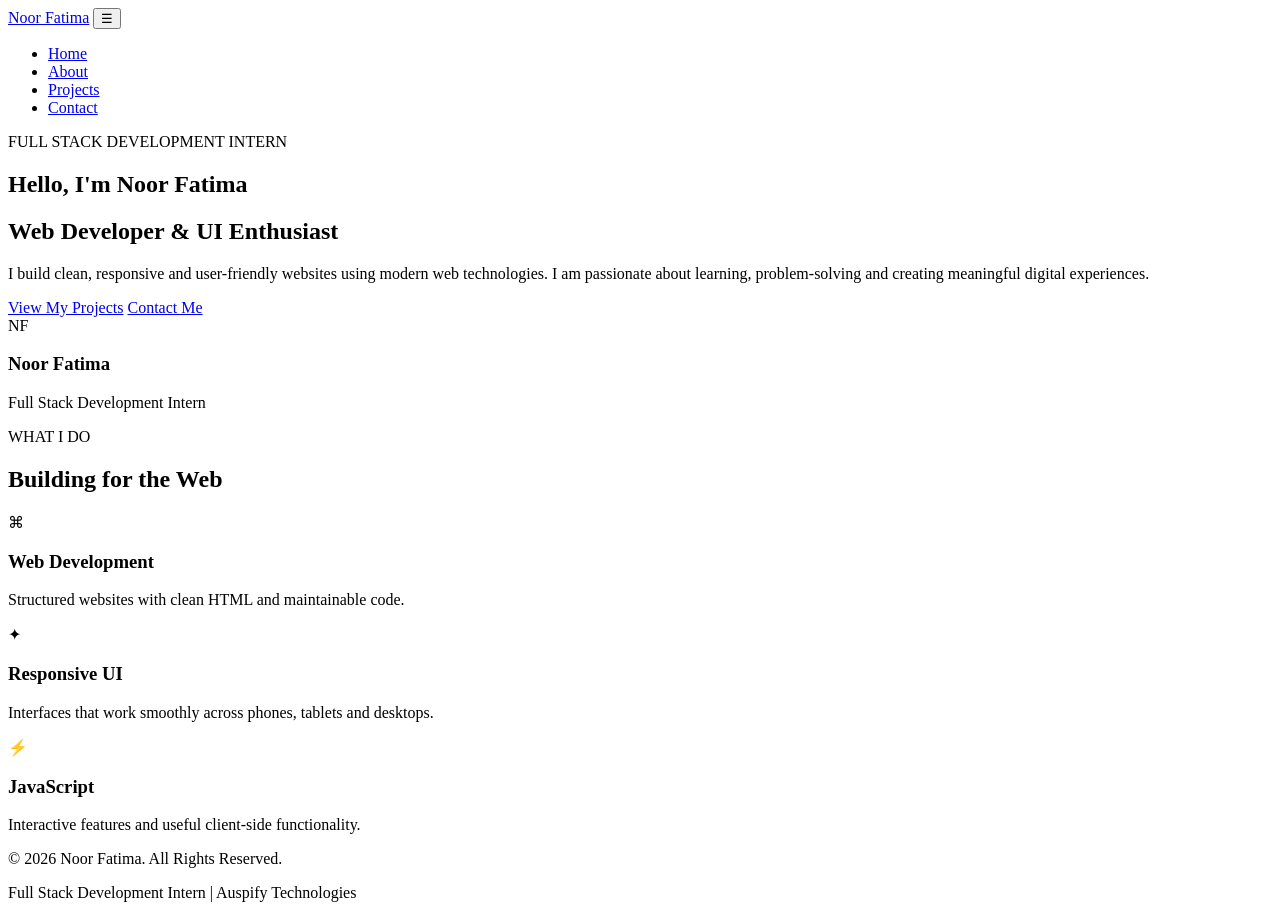
==== index.html @ 8fc9ce42 "Add files via upload" ====
<!DOCTYPE html>
<html lang="en">
<head>
  <meta charset="UTF-8">
  <meta name="viewport" content="width=device-width, initial-scale=1.0">
  <meta name="description" content="Noor Fatima - Full Stack Development Intern Portfolio">
  <title>Noor Fatima | Home</title>
  <link rel="stylesheet" href="css/style.css">
</head>
<body>
<header>
  <nav class="navbar">
    <a class="logo" href="index.html">Noor Fatima<span></span></a>
    <button class="menu-toggle" aria-label="Open navigation">☰</button>
    <ul class="nav-links">
      <li><a class="active" href="index.html">Home</a></li>
      <li><a href="about.html">About</a></li>
      <li><a href="projects.html">Projects</a></li>
      <li><a href="contact.html">Contact</a></li>
    </ul>
  </nav>
</header>

<main>
  <section class="hero">
    <div class="hero-content">
      <p class="eyebrow">FULL STACK DEVELOPMENT INTERN</p>
      <h1>Hello, I'm <span>Noor Fatima</span></h1>
      <h2>Web Developer & UI Enthusiast</h2>
      <p class="hero-text">I build clean, responsive and user-friendly websites using modern web technologies. I am passionate about learning, problem-solving and creating meaningful digital experiences.</p>
      <div class="hero-buttons">
        <a class="btn" href="projects.html">View My Projects</a>
        <a class="btn btn-outline" href="contact.html">Contact Me</a>
      </div>
    </div>
    <div class="profile-card">
      <div class="initials">NF</div>
      <h3>Noor Fatima</h3>
      <p>Full Stack Development Intern</p>
    </div>
  </section>

  <section class="section">
    <div class="section-heading">
      <p class="eyebrow">WHAT I DO</p>
      <h2>Building for the Web</h2>
    </div>
    <div class="feature-grid">
      <article class="card"><div class="icon">⌘</div><h3>Web Development</h3><p>Structured websites with clean HTML and maintainable code.</p></article>
      <article class="card"><div class="icon">✦</div><h3>Responsive UI</h3><p>Interfaces that work smoothly across phones, tablets and desktops.</p></article>
      <article class="card"><div class="icon">⚡</div><h3>JavaScript</h3><p>Interactive features and useful client-side functionality.</p></article>
    </div>
  </section>
</main>

<footer>
  <p>© 2026 Noor Fatima. All Rights Reserved.</p>
  <p>Full Stack Development Intern | Auspify Technologies</p>
</footer>
<script src="js/script.js"></script>
</body>
</html>
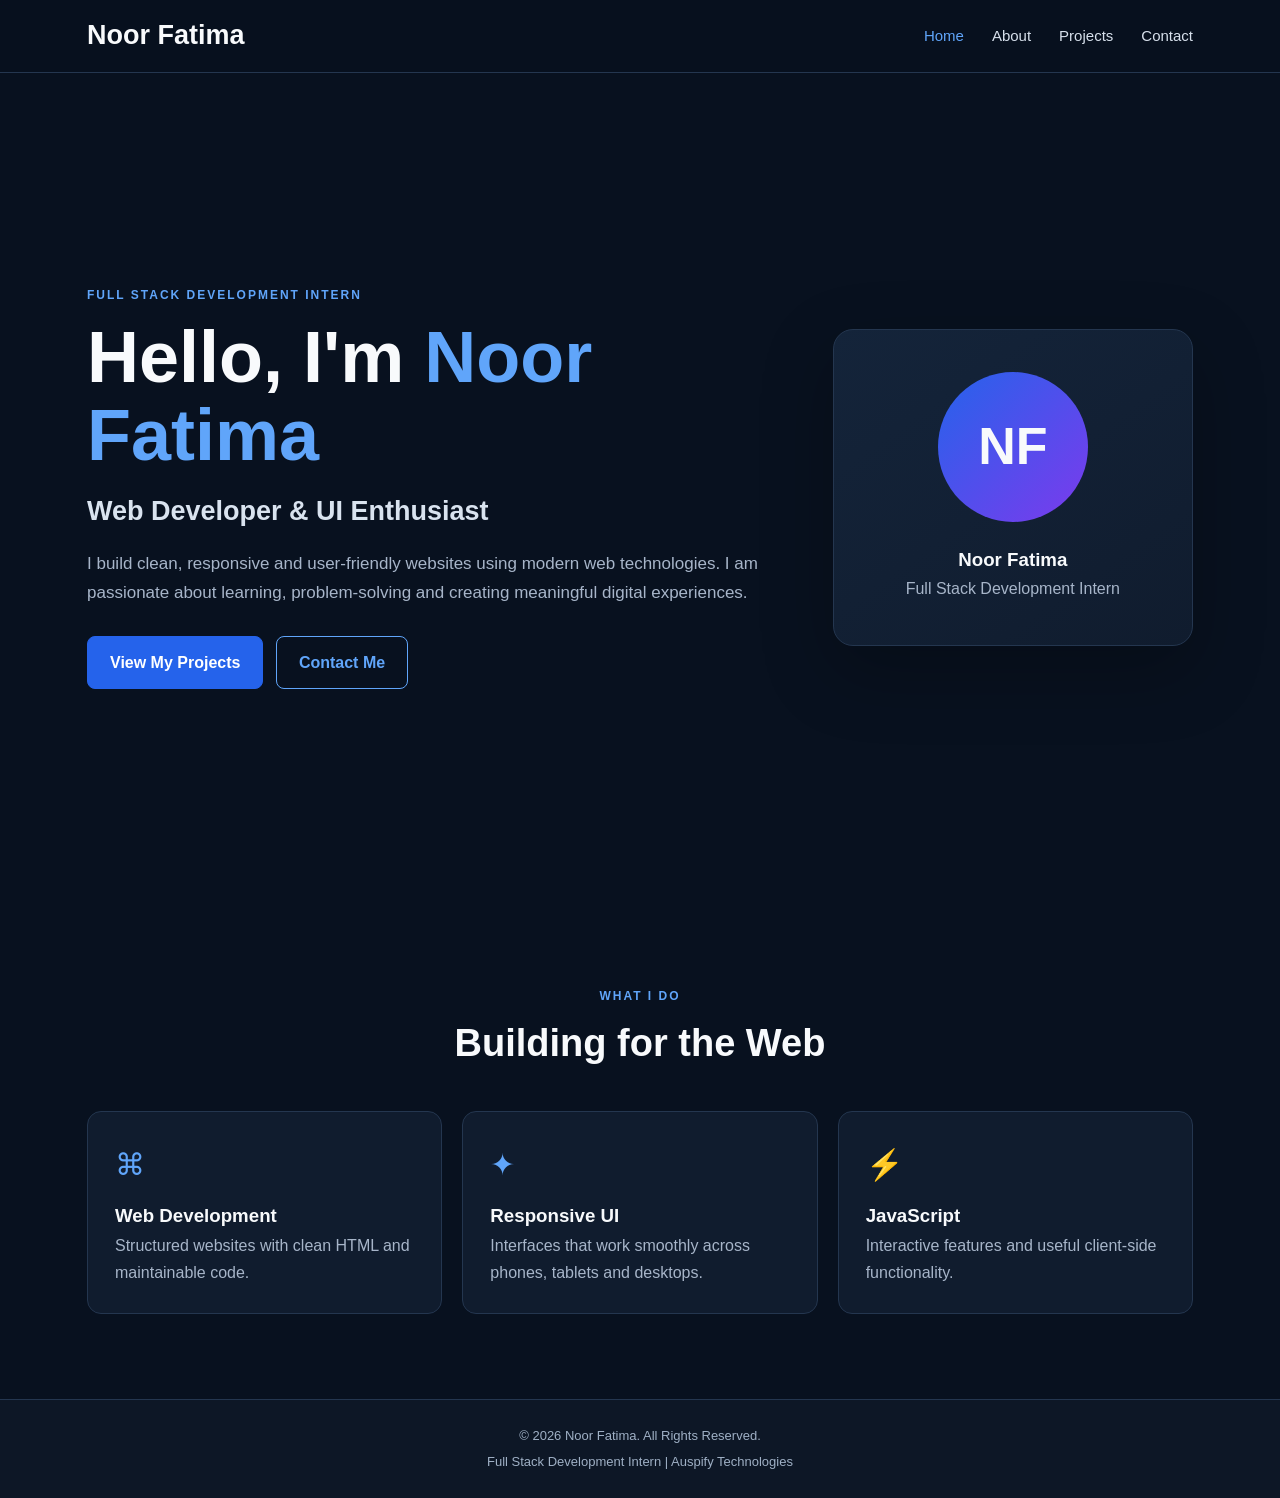
==== commit 4ec8482b: "Update stylesheet and script file paths in index.html" ====
--- a/index.html
+++ b/index.html
@@ -5,7 +5,7 @@
   <meta name="viewport" content="width=device-width, initial-scale=1.0">
   <meta name="description" content="Noor Fatima - Full Stack Development Intern Portfolio">
   <title>Noor Fatima | Home</title>
-  <link rel="stylesheet" href="css/style.css">
+  <link rel="stylesheet" href="style.css">
 </head>
 <body>
 <header>
@@ -57,6 +57,6 @@
   <p>© 2026 Noor Fatima. All Rights Reserved.</p>
   <p>Full Stack Development Intern | Auspify Technologies</p>
 </footer>
-<script src="js/script.js"></script>
+<script src="script.js"></script>
 </body>
 </html>
--- a/style.css
+++ b/style.css
@@ -0,0 +1,26 @@
+*{margin:0;padding:0;box-sizing:border-box}
+:root{--bg:#08111f;--surface:#101c2e;--surface2:#14243a;--text:#f8fafc;--muted:#a7b5c9;--primary:#60a5fa;--primary2:#2563eb;--border:#24364f}
+html{scroll-behavior:smooth}
+body{font-family:Inter,Arial,sans-serif;background:var(--bg);color:var(--text);line-height:1.7}
+a{color:inherit}
+.navbar{max-width:1150px;margin:auto;min-height:72px;padding:0 22px;display:flex;align-items:center;justify-content:space-between}
+header{position:sticky;top:0;z-index:100;background:rgba(8,17,31,.95);border-bottom:1px solid var(--border);backdrop-filter:blur(10px)}
+.logo{font-size:27px;font-weight:800;text-decoration:none}.logo span,.hero h1 span,.page-header h1 span{color:var(--primary)}
+.nav-links{display:flex;list-style:none;gap:28px}.nav-links a{text-decoration:none;color:#d7e0ec;font-size:15px}.nav-links a:hover,.nav-links a.active{color:var(--primary)}
+.menu-toggle{display:none;background:none;border:0;color:white;font-size:25px;cursor:pointer}
+.hero{max-width:1150px;min-height:calc(100vh - 72px);margin:auto;padding:80px 22px;display:grid;grid-template-columns:1.5fr .8fr;align-items:center;gap:70px}
+.eyebrow{color:var(--primary);font-weight:800;letter-spacing:2px;font-size:12px}
+.hero h1{font-size:clamp(44px,7vw,72px);line-height:1.08;margin:14px 0}.hero h2{font-size:27px;color:#d9e3ef;margin-bottom:16px}.hero-text{max-width:680px;color:var(--muted);font-size:17px}
+.hero-buttons{margin-top:28px}.btn{display:inline-block;border:1px solid var(--primary2);background:var(--primary2);color:#fff;text-decoration:none;padding:12px 22px;border-radius:8px;font-weight:700;cursor:pointer}.btn:hover{background:#1d4ed8}.btn-outline{background:transparent;color:var(--primary);border-color:var(--primary);margin-left:8px}
+.profile-card{background:linear-gradient(145deg,var(--surface2),var(--surface));border:1px solid var(--border);border-radius:20px;padding:42px 25px;text-align:center;box-shadow:0 25px 70px rgba(0,0,0,.25)}.initials{width:150px;height:150px;margin:0 auto 22px;border-radius:50%;display:grid;place-items:center;background:linear-gradient(135deg,#2563eb,#7c3aed);font-size:52px;font-weight:800}.profile-card p,.card p,.about-card p,.project-card p,.page-header p,.contact-info p{color:var(--muted)}
+.section{max-width:1150px;margin:auto;padding:85px 22px}.section-heading{text-align:center;margin-bottom:35px}.section-heading h2{font-size:38px;margin-top:5px}
+.feature-grid,.skills-grid,.project-grid{display:grid;grid-template-columns:repeat(3,1fr);gap:20px}.card,.about-card,.skill,.project-card,.contact-info,.contact-form{background:var(--surface);border:1px solid var(--border);border-radius:14px;padding:27px}.card{transition:.25s}.card:hover,.project-card:hover{transform:translateY(-5px);border-color:#3d6b9f}.icon{font-size:30px;color:var(--primary);margin-bottom:10px}
+.page-header{text-align:center;padding:80px 22px 30px}.page-header h1{font-size:52px;margin:8px 0}.page-header p{max-width:650px;margin:auto}
+.about-layout{display:grid;grid-template-columns:1fr 1fr;gap:20px}.about-card h2,.contact-info h2{margin-bottom:15px}.about-card p{margin-bottom:15px}.mini-list{display:grid;gap:10px;color:#cfe0f4;margin-top:20px}
+.skill{display:flex;flex-direction:column;gap:4px}.skill strong{font-size:17px}.skill span{color:var(--muted);font-size:14px}
+.project-grid{grid-template-columns:repeat(3,1fr)}.project-card{transition:.25s}.project-top{display:flex;justify-content:space-between;color:var(--primary);font-size:12px;font-weight:800;letter-spacing:1px;margin-bottom:22px}.project-card h2{margin-bottom:10px}.tags{margin-top:20px}.tags span{display:inline-block;background:#193352;color:#a9d2ff;padding:5px 10px;border-radius:20px;font-size:12px;margin:3px}
+.note{margin-top:24px;background:#0e2137;border-left:3px solid var(--primary);padding:16px;color:#bcd0e7;font-size:14px}
+.contact-layout{display:grid;grid-template-columns:.8fr 1.2fr;gap:20px}.contact-item{display:flex;flex-direction:column;gap:3px;margin-top:24px}.contact-item strong{color:var(--primary);font-size:13px;text-transform:uppercase;letter-spacing:1px}.contact-item a{color:#dbeafe;text-decoration:none}.contact-form{display:flex;flex-direction:column}.contact-form label{margin:4px 0 7px;font-weight:700}.contact-form input,.contact-form textarea{width:100%;background:#091423;color:#fff;border:1px solid #30445e;border-radius:7px;padding:12px;margin-bottom:15px;font:inherit}.contact-form input:focus,.contact-form textarea:focus{outline:2px solid #2563eb;border-color:#2563eb}.form-message{margin-top:12px;color:#86efac}
+footer{text-align:center;padding:25px 20px;background:#0d1726;border-top:1px solid var(--border);color:#9fb0c5;font-size:13px}footer p+p{margin-top:4px}
+@media(max-width:800px){.menu-toggle{display:block}.nav-links{display:none;position:absolute;top:72px;left:0;right:0;background:#0b1627;padding:18px 22px;flex-direction:column;gap:16px;border-bottom:1px solid var(--border)}.nav-links.open{display:flex}.hero{grid-template-columns:1fr;text-align:center;padding-top:60px}.hero-text{margin:auto}.profile-card{max-width:330px;width:100%;margin:auto}.feature-grid,.skills-grid,.project-grid,.about-layout,.contact-layout{grid-template-columns:1fr}.page-header h1{font-size:42px}}
+@media(max-width:480px){.navbar{padding:0 16px}.hero,.section{padding-left:16px;padding-right:16px}.hero h1{font-size:42px}.hero h2{font-size:22px}.btn{width:100%;text-align:center}.btn-outline{margin:10px 0 0}.page-header{padding-left:16px;padding-right:16px}.initials{width:120px;height:120px;font-size:42px}}
